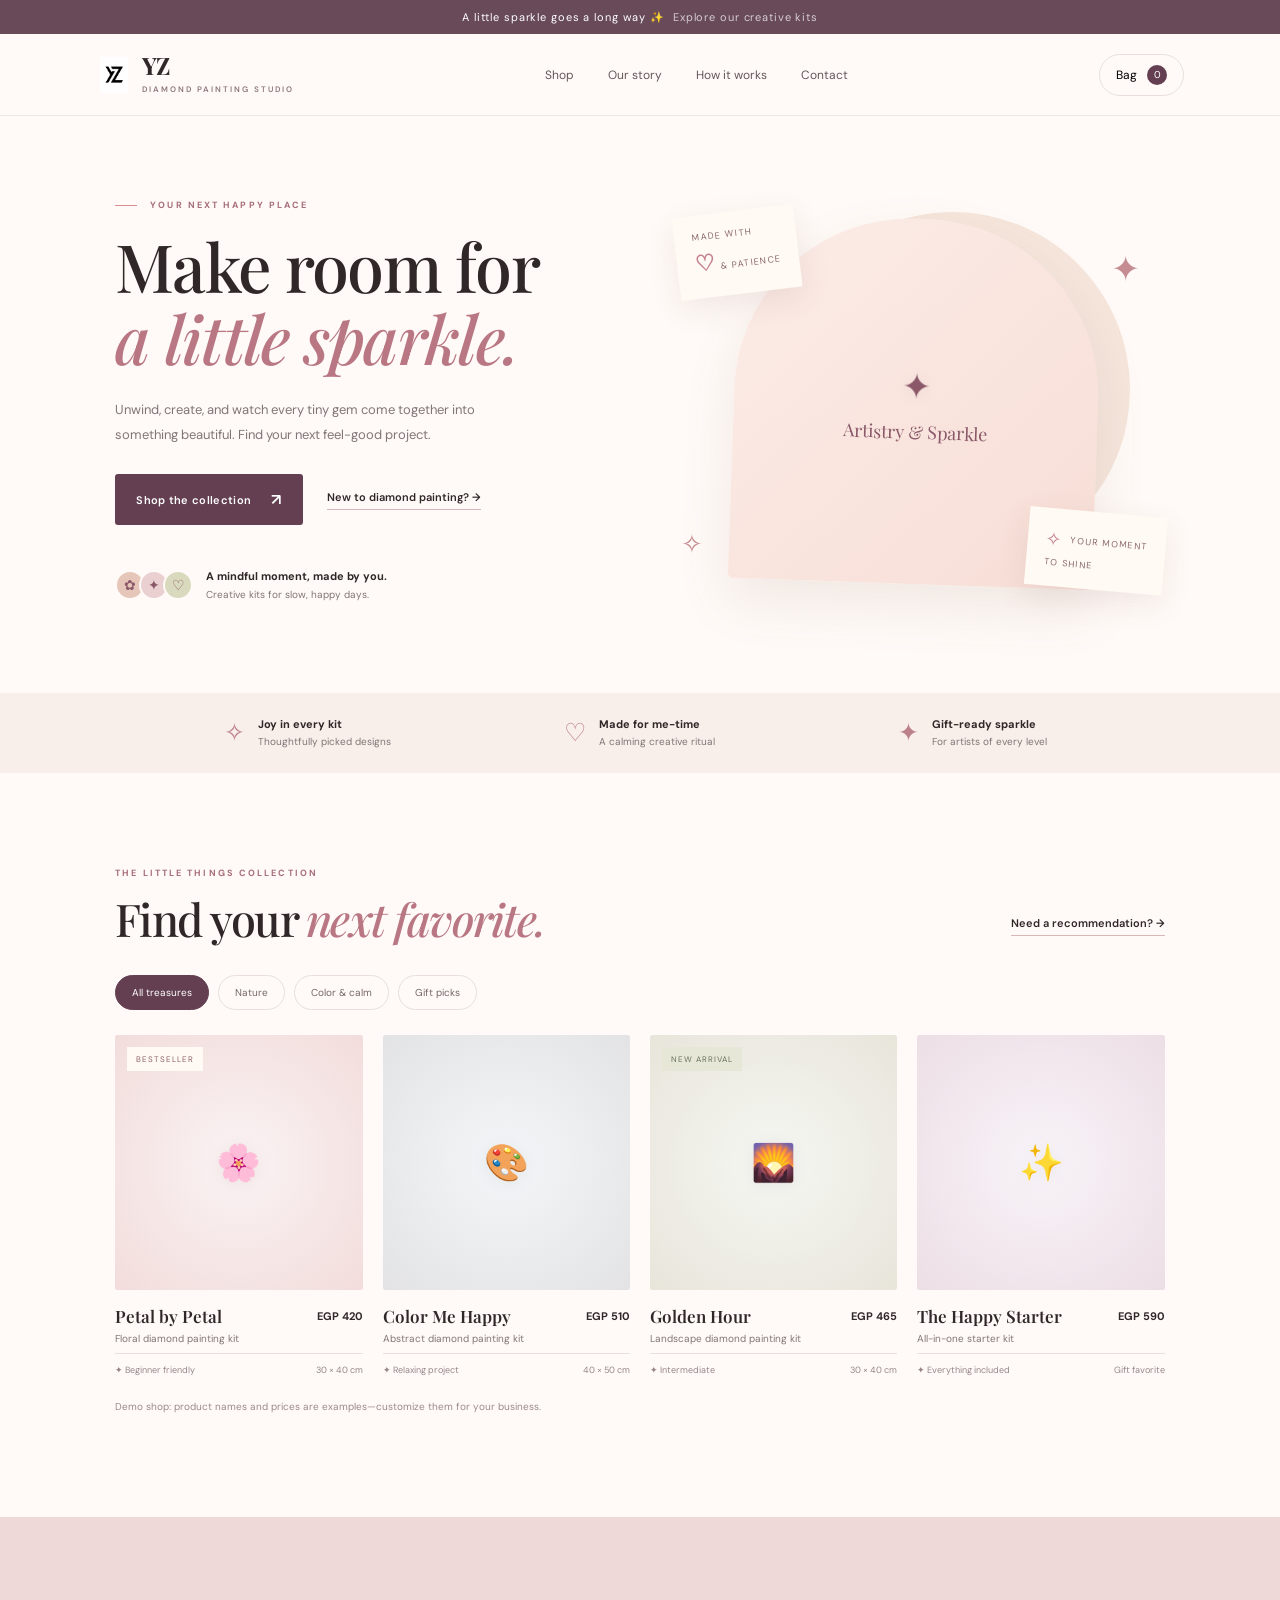
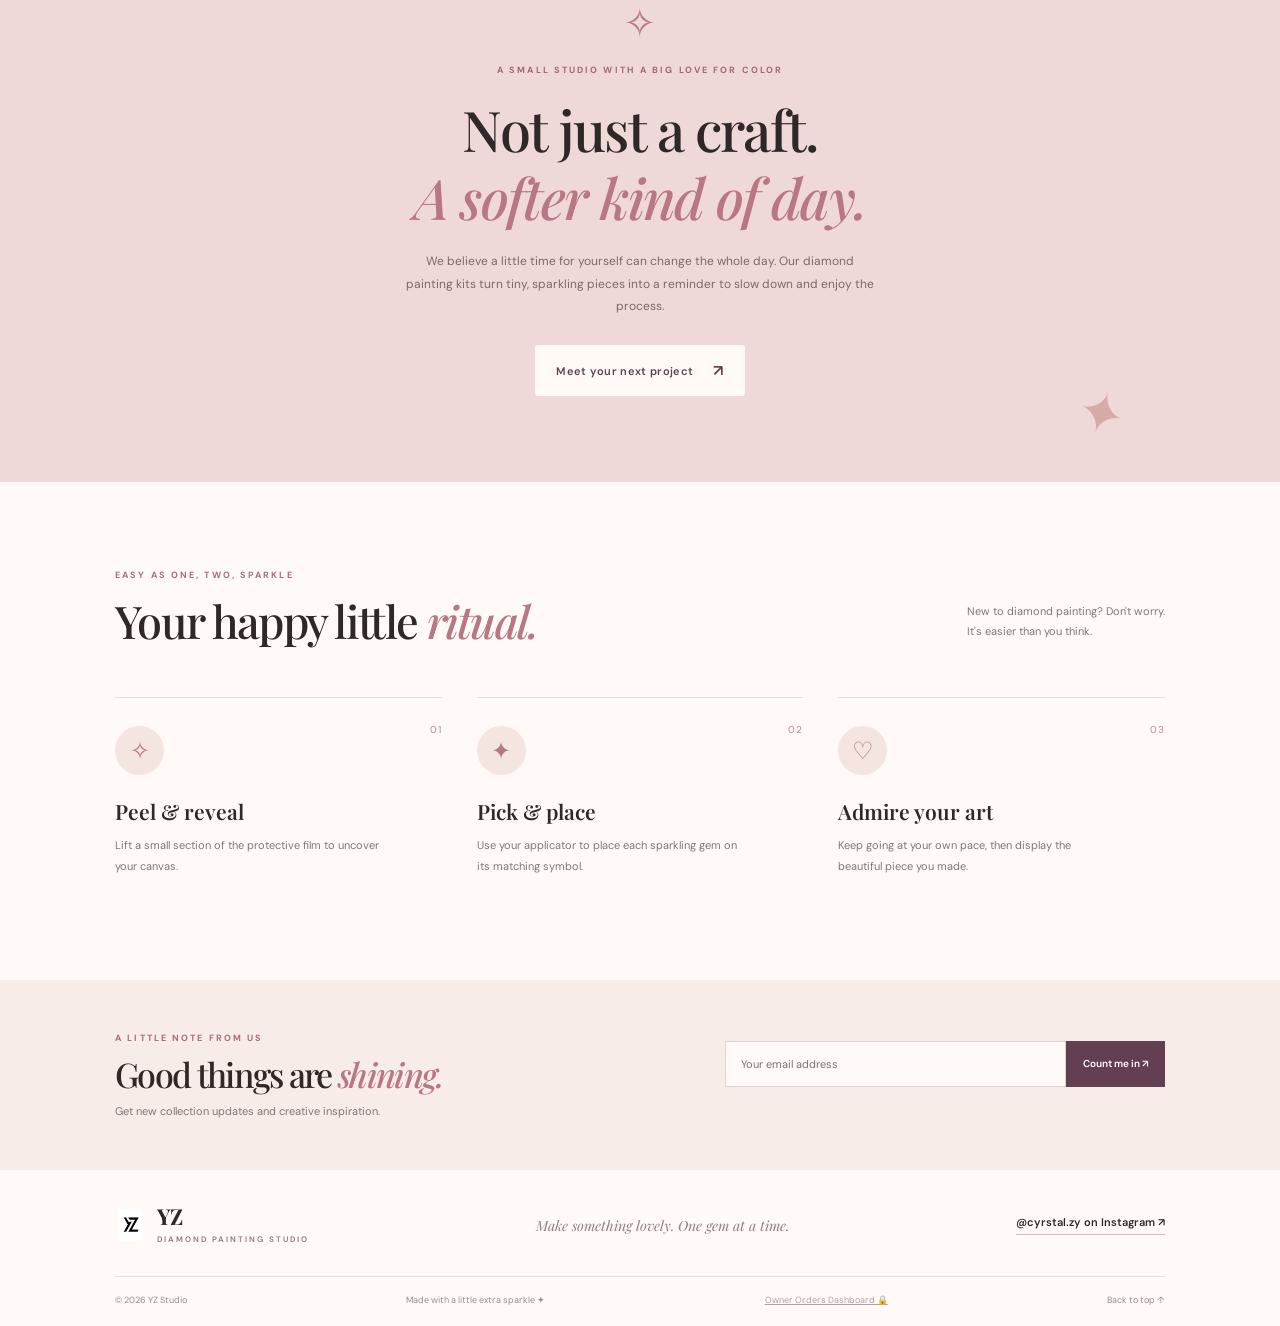
==== index.html @ 23dd120d "Initial commit for YZ Studio" ====
<!DOCTYPE html>
<html lang="en">
<head>
  <meta charset="UTF-8">
  <meta name="viewport" content="width=device-width, initial-scale=1.0">
  <meta name="theme-color" content="#fff8f5">
  <meta name="description" content="Discover beautiful diamond painting kits, sparkling art supplies, and thoughtful handmade gifts.">
  <title>YZ | Diamond Painting Studio</title>
  <link rel="preconnect" href="https://fonts.googleapis.com">
  <link rel="preconnect" href="https://fonts.gstatic.com" crossorigin>
  <link href="https://fonts.googleapis.com/css2?family=DM+Sans:wght@400;500;600;700&family=Playfair+Display:wght@500;600;700&display=swap" rel="stylesheet">
  <link rel="stylesheet" href="style.css">
  <script src="script.js" defer></script>
</head>
<body>
  <div class="announcement">A little sparkle goes a long way ✨ <span>Explore our creative kits</span></div>
  <header class="site-header">
    <a class="brand" href="#home" aria-label="YZ home">
      <img src="logo.png" alt="YZ Logo" class="brand-logo-img"><span>YZ<small>DIAMOND PAINTING STUDIO</small></span>
    </a>
    <button class="menu-toggle" id="menuToggle" aria-label="Open menu" aria-expanded="false">☰</button>
    <nav class="main-nav" id="mainNav">
      <a href="#shop">Shop</a><a href="#about">Our story</a><a href="#how-it-works">How it works</a><a href="https://www.instagram.com/cyrstal.zy?obrf=MWVlNjk5ZWZmbjJ0YQ==" target="_blank" rel="noopener noreferrer">Contact</a>
    </nav>
    <button class="cart-button" id="cartOpen" aria-label="Open shopping bag">Bag <span id="cartCount">0</span></button>
  </header>

  <main>
    <section class="hero" id="home">
      <div class="hero-copy">
        <p class="eyebrow"><span></span> YOUR NEXT HAPPY PLACE</p>
        <h1>Make room for<br><em>a little sparkle.</em></h1>
        <p class="hero-description">Unwind, create, and watch every tiny gem come together into something beautiful. Find your next feel-good project.</p>
        <div class="hero-actions"><a class="button button-dark" href="#shop">Shop the collection <span>↗</span></a><a class="text-link" href="#how-it-works">New to diamond painting? <span>→</span></a></div>
        <div class="hero-note"><div class="avatar-stack"><span>✿</span><span>✦</span><span>♡</span></div><p><strong>A mindful moment, made by you.</strong><br>Creative kits for slow, happy days.</p></div>
      </div>
      <div class="hero-art">
        <div class="sun-disc"></div>
        <div class="hero-image-frame placeholder-frame"><div class="art-placeholder-content"><span class="placeholder-icon">✦</span><span>Artistry & Sparkle</span></div></div>
        <div class="floating-note note-top">MADE WITH<br><b>♡</b> & PATIENCE</div>
        <div class="floating-note note-bottom"><span>✧</span> YOUR MOMENT<br>TO SHINE</div>
        <div class="sparkle sparkle-one">✦</div><div class="sparkle sparkle-two">✧</div>
      </div>
    </section>

    <section class="benefits" aria-label="Why shop with us">
      <div><span>✧</span><p><strong>Joy in every kit</strong><small>Thoughtfully picked designs</small></p></div>
      <div><span>♡</span><p><strong>Made for me-time</strong><small>A calming creative ritual</small></p></div>
      <div><span>✦</span><p><strong>Gift-ready sparkle</strong><small>For artists of every level</small></p></div>
    </section>

    <section class="shop-section section-wrap" id="shop">
      <div class="section-heading"><div><p class="eyebrow">THE LITTLE THINGS COLLECTION</p><h2>Find your <em>next favorite.</em></h2></div><a class="text-link desktop-link" href="https://www.instagram.com/cyrstal.zy?obrf=MWVlNjk5ZWZmbjJ0YQ==" target="_blank" rel="noopener noreferrer">Need a recommendation? →</a></div>
      <div class="filter-row" role="group" aria-label="Filter products">
        <button class="filter-chip active" data-filter="all">All treasures</button><button class="filter-chip" data-filter="nature">Nature</button><button class="filter-chip" data-filter="abstract">Color & calm</button><button class="filter-chip" data-filter="gifts">Gift picks</button>
      </div>
      <div class="product-grid" id="productGrid">
        <article class="product-card" data-category="nature">
          <div class="product-image product-pink"><span class="product-tag">BESTSELLER</span><div class="product-placeholder"><span class="placeholder-icon">🌸</span></div><button class="quick-add" data-id="bloom">＋ Add to bag</button></div>
          <div class="product-info"><div><h3>Petal by Petal</h3><p>Floral diamond painting kit</p></div><strong class="price">EGP 420</strong></div><div class="product-meta"><span>✦ Beginner friendly</span><span>30 × 40 cm</span></div>
        </article>
        <article class="product-card" data-category="abstract">
          <div class="product-image product-blue"><div class="product-placeholder"><span class="placeholder-icon">🎨</span></div><button class="quick-add" data-id="color">＋ Add to bag</button></div>
          <div class="product-info"><div><h3>Color Me Happy</h3><p>Abstract diamond painting kit</p></div><strong class="price">EGP 510</strong></div><div class="product-meta"><span>✦ Relaxing project</span><span>40 × 50 cm</span></div>
        </article>
        <article class="product-card" data-category="nature">
          <div class="product-image product-green"><span class="product-tag tag-new">NEW ARRIVAL</span><div class="product-placeholder"><span class="placeholder-icon">🌄</span></div><button class="quick-add" data-id="golden">＋ Add to bag</button></div>
          <div class="product-info"><div><h3>Golden Hour</h3><p>Landscape diamond painting kit</p></div><strong class="price">EGP 465</strong></div><div class="product-meta"><span>✦ Intermediate</span><span>30 × 40 cm</span></div>
        </article>
        <article class="product-card" data-category="gifts">
          <div class="product-image product-lilac"><div class="product-placeholder"><span class="placeholder-icon">✨</span></div><button class="quick-add" data-id="starter">＋ Add to bag</button></div>
          <div class="product-info"><div><h3>The Happy Starter</h3><p>All-in-one starter kit</p></div><strong class="price">EGP 590</strong></div><div class="product-meta"><span>✦ Everything included</span><span>Gift favorite</span></div>
        </article>
      </div>
      <p class="demo-note">Demo shop: product names and prices are examples—customize them for your business.</p>
    </section>

    <section class="quote-section" id="about"><div class="quote-sparkle">✧</div><p class="eyebrow">A SMALL STUDIO WITH A BIG LOVE FOR COLOR</p><h2>Not just a craft.<br><em>A softer kind of day.</em></h2><p class="quote-copy">We believe a little time for yourself can change the whole day. Our diamond painting kits turn tiny, sparkling pieces into a reminder to slow down and enjoy the process.</p><a href="#shop" class="button button-light">Meet your next project <span>↗</span></a><div class="quote-decoration">✦</div></section>

    <section class="steps-section section-wrap" id="how-it-works">
      <div class="section-heading"><div><p class="eyebrow">EASY AS ONE, TWO, SPARKLE</p><h2>Your happy little <em>ritual.</em></h2></div><p class="heading-side">New to diamond painting? Don't worry.<br>It's easier than you think.</p></div>
      <div class="steps-grid"><div class="step"><span class="step-number">01</span><div class="step-icon">✧</div><h3>Peel & reveal</h3><p>Lift a small section of the protective film to uncover your canvas.</p></div><div class="step"><span class="step-number">02</span><div class="step-icon">✦</div><h3>Pick & place</h3><p>Use your applicator to place each sparkling gem on its matching symbol.</p></div><div class="step"><span class="step-number">03</span><div class="step-icon">♡</div><h3>Admire your art</h3><p>Keep going at your own pace, then display the beautiful piece you made.</p></div></div>
    </section>

    <section class="newsletter"><div><p class="eyebrow">A LITTLE NOTE FROM US</p><h2>Good things are <em>shining.</em></h2><p>Get new collection updates and creative inspiration.</p></div><form id="newsletterForm" class="newsletter-form"><label class="sr-only" for="emailInput">Your email address</label><input id="emailInput" type="email" placeholder="Your email address" required><button type="submit">Count me in ↗</button><p id="newsletterMessage" aria-live="polite"></p></form></section>
  </main>

  <footer class="site-footer" id="contact"><div class="footer-top"><a class="brand brand-footer" href="#home"><img src="logo.png" alt="YZ Logo" class="brand-logo-img"><span>YZ<small>DIAMOND PAINTING STUDIO</small></span></a><p>Make something lovely. One gem at a time.</p><a class="text-link" href="https://www.instagram.com/cyrstal.zy?obrf=MWVlNjk5ZWZmbjJ0YQ==" target="_blank" rel="noopener noreferrer">@cyrstal.zy on Instagram ↗</a></div><div class="footer-bottom"><span>© <span id="year"></span> YZ Studio</span><span>Made with a little extra sparkle ✦</span><a href="admin.html" style="text-decoration: underline; opacity:0.8;">Owner Orders Dashboard 🔒</a><a href="#home">Back to top ↑</a></div></footer>

  <div class="cart-overlay" id="cartOverlay" aria-hidden="true">
    <div class="cart-panel" role="dialog" aria-modal="true" aria-labelledby="cartTitle"><div class="cart-heading"><div><p class="eyebrow">YOUR LITTLE TREASURES</p><h2 id="cartTitle">Your bag <span id="cartCountHeading">(0)</span></h2></div><button id="cartClose" class="close-cart" aria-label="Close shopping bag">×</button></div><div id="cartItems" class="cart-items"><p class="empty-cart">Your bag is waiting for a little sparkle ✧</p></div><div class="cart-bottom"><div class="cart-total"><span>Subtotal</span><strong id="cartTotal">EGP 0</strong></div><p class="cart-disclaimer">Instant checkout with InstaPay or Cash on Delivery (COD).</p><button id="checkoutButton" class="button button-dark checkout-button">Proceed to Checkout ↗</button></div></div>
  </div>

  <!-- Real Checkout Modal -->
  <div class="checkout-overlay" id="checkoutOverlay" aria-hidden="true">
    <div class="checkout-modal" role="dialog" aria-modal="true" aria-labelledby="checkoutModalTitle">
      <div class="checkout-header">
        <div>
          <p class="eyebrow">SECURE CHECKOUT</p>
          <h2 id="checkoutModalTitle">Complete Your Order</h2>
        </div>
        <button id="checkoutClose" class="close-cart" aria-label="Close checkout">×</button>
      </div>

      <div class="checkout-body">
        <div class="order-summary-box">
          <div class="summary-row">
            <span>Items Total</span>
            <strong id="checkoutSummaryTotal">EGP 0</strong>
          </div>
          <div id="checkoutSummaryList" class="checkout-mini-list"></div>
        </div>

        <form id="orderForm" class="order-form">
          <h3 class="form-section-title">1. Shipping Details</h3>
          <div class="form-group">
            <label for="custName">Full Name *</label>
            <input type="text" id="custName" required placeholder="e.g. Sara Ahmed">
          </div>
          <div class="form-group">
            <label for="custPhone">Phone Number / WhatsApp *</label>
            <input type="tel" id="custPhone" required placeholder="e.g. 010xxxxxxxx">
          </div>
          <div class="form-group">
            <label for="custCity">City / Governorate *</label>
            <input type="text" id="custCity" required placeholder="e.g. Cairo, Alexandria, Giza...">
          </div>
          <div class="form-group">
            <label for="custAddress">Full Delivery Address *</label>
            <textarea id="custAddress" required rows="2" placeholder="Building, Street, Apartment No."></textarea>
          </div>

          <h3 class="form-section-title">2. Choose Payment Method</h3>
          <div class="payment-options">
            <label class="payment-option">
              <input type="radio" name="paymentMethod" value="instapay" checked>
              <div class="payment-option-text">
                <strong>⚡ InstaPay Transfer</strong>
                <p>Transfer instantly via InstaPay app or IPA address</p>
              </div>
            </label>
            <label class="payment-option">
              <input type="radio" name="paymentMethod" value="cod">
              <div class="payment-option-text">
                <strong>💵 Cash on Delivery (COD)</strong>
                <p>Pay in cash directly upon receipt of your package</p>
              </div>
            </label>
          </div>

          <div id="instapayDetails" class="instapay-details-box">
            <p><strong>InstaPay Account / Handle:</strong></p>
            <div class="instapay-pill">
              <span>crystal.zy@instapay</span>
              <button type="button" id="copyInstapayBtn">Copy</button>
            </div>
            <small>After placing the order, send payment confirmation / screenshot on Instagram: <a href="https://www.instagram.com/cyrstal.zy?obrf=MWVlNjk5ZWZmbjJ0YQ==" target="_blank">@cyrstal.zy</a></small>
          </div>

          <button type="submit" id="placeOrderBtn" class="button button-dark place-order-btn">Confirm & Place Order ✦</button>
        </form>
      </div>
    </div>
  </div>

  <!-- Order Success Confirmation Modal -->
  <div class="success-overlay" id="successOverlay" aria-hidden="true">
    <div class="success-modal">
      <div class="success-icon">✓</div>
      <h2>Order Received!</h2>
      <p id="successMessage">Thank you! Your order has been placed successfully.</p>
      <div class="success-details" id="successOrderDetails"></div>
      <a id="successInstaBtn" href="https://www.instagram.com/cyrstal.zy?obrf=MWVlNjk5ZWZmbjJ0YQ==" target="_blank" class="button button-dark">Chat on Instagram @cyrstal.zy ↗</a>
      <button id="successCloseBtn" class="text-link" style="margin-top:15px; background:none; border:none; cursor:pointer;">Close & Continue Shopping</button>
    </div>
  </div>

  <div id="toast" class="toast" role="status" aria-live="polite"></div>
</body>
</html>
---- style.css ----
:root{--ink:#302728;--muted:#817577;--cream:#fffaf7;--pink:#f5d9d7;--rose:#d98e91;--plum:#633f51;--line:#eadfda;--white:#fff;--serif:"Playfair Display",Georgia,serif;--sans:"DM Sans",Arial,sans-serif}*{box-sizing:border-box}html{scroll-behavior:smooth;scroll-padding-top:90px}body{margin:0;background:var(--cream);color:var(--ink);font-family:var(--sans);font-size:14px}a{color:inherit;text-decoration:none}button,input{font:inherit}button{cursor:pointer}.announcement{height:34px;background:#684a58;color:white;text-align:center;font-size:11px;letter-spacing:.08em;display:flex;align-items:center;justify-content:center;gap:8px}.announcement span{opacity:.72}.site-header{height:82px;padding:0 7.5%;display:flex;align-items:center;justify-content:space-between;background:rgba(255,250,247,.94);position:sticky;top:0;z-index:20;border-bottom:1px solid rgba(234,223,218,.7);backdrop-filter:blur(14px)}.brand{display:flex;align-items:center;gap:10px;font-family:var(--serif);font-size:24px;line-height:.9;font-weight:700;letter-spacing:-1px}.brand-mark{color:var(--rose);font-size:31px}.brand-amp{color:var(--rose)}.brand small{display:block;font:600 8px var(--sans);letter-spacing:2px;margin-top:7px;color:#8d777d}.main-nav{display:flex;gap:34px;color:#65575a;font-size:12px}.main-nav a:hover,.text-link:hover{color:var(--rose)}.cart-button{border:1px solid var(--line);border-radius:30px;padding:10px 16px;background:transparent;font-size:12px}.cart-button span{display:inline-grid;place-items:center;margin-left:7px;background:var(--plum);color:white;border-radius:50%;width:20px;height:20px;font-size:10px}.menu-toggle{display:none;border:0;background:none;font-size:23px}.hero{padding:65px 9% 72px;min-height:570px;display:grid;grid-template-columns:1fr 1fr;align-items:center;gap:5%;overflow:hidden}.hero-copy{max-width:500px}.eyebrow{font-size:9px;font-weight:700;letter-spacing:2.1px;color:#a66e78;margin:0 0 19px}.hero .eyebrow span{display:inline-block;width:22px;height:1px;background:var(--rose);vertical-align:middle;margin-right:9px}h1,h2,h3,p{margin-top:0}h1,h2{font-family:var(--serif);font-weight:500;letter-spacing:-1.7px}h1{font-size:clamp(44px,5.2vw,72px);line-height:1.08;margin-bottom:24px}h1 em,h2 em{font-weight:500;color:#b97783} .hero-description{max-width:390px;line-height:1.9;color:var(--muted);font-size:13px;margin-bottom:27px}.hero-actions{display:flex;align-items:center;gap:24px;flex-wrap:wrap}.button{display:inline-flex;align-items:center;justify-content:center;gap:20px;padding:15px 21px;border-radius:3px;font-weight:600;font-size:11px;letter-spacing:.03em;border:0;transition:transform .2s,background .2s}.button:hover{transform:translateY(-2px)}.button-dark{background:var(--plum);color:white}.button-dark:hover{background:#4d3040}.button span{font-size:16px}.text-link{font-size:11px;font-weight:600;border-bottom:1px solid #d9b7b7;padding-bottom:5px}.hero-note{display:flex;align-items:center;gap:13px;margin-top:42px}.avatar-stack{display:flex}.avatar-stack span{display:grid;place-items:center;width:30px;height:30px;border-radius:50%;border:2px solid var(--cream);margin-left:-6px;background:#ead0d1;color:#8a5869}.avatar-stack span:first-child{margin-left:0;background:#e6c6b9}.avatar-stack span:last-child{background:#d9d9bd}.hero-note p{font-size:10px;line-height:1.7;color:var(--muted);margin:0}.hero-note strong{color:var(--ink);font-size:11px}.hero-art{height:440px;position:relative;display:grid;place-items:center}.sun-disc{position:absolute;width:355px;height:355px;background:#f5e5db;border-radius:50%;right:7%;top:7%}.hero-image-frame{position:relative;width:73%;height:365px;overflow:hidden;border-radius:48% 48% 5px 5px;transform:rotate(2deg);box-shadow:0 22px 50px #8e6c6220}.hero-image-frame img{width:100%;height:100%;object-fit:cover;filter:saturate(.8)}.floating-note{position:absolute;background:#fffaf3;box-shadow:0 10px 30px #7c56521c;padding:15px 18px;font-size:9px;line-height:1.7;letter-spacing:1.4px;color:#8b6870}.note-top{top:30px;left:2%;transform:rotate(-7deg)}.note-top b{font-size:22px;color:#c57e8b}.note-bottom{bottom:31px;right:0;transform:rotate(5deg)}.note-bottom span{font-size:19px;color:#c57e8b;vertical-align:middle;margin-right:4px}.sparkle{position:absolute;color:#c58d92}.sparkle-one{font-size:35px;top:65px;right:5%}.sparkle-two{font-size:26px;bottom:60px;left:3%}.benefits{background:#f8eeea;padding:23px 12%;display:grid;grid-template-columns:repeat(3,1fr);gap:25px}.benefits>div{display:flex;align-items:center;justify-content:center;gap:13px}.benefits>div>span{font-size:25px;color:#bd818a}.benefits p{margin:0;line-height:1.6}.benefits strong,.benefits small{display:block}.benefits strong{font-size:11px}.benefits small{font-size:10px;color:var(--muted)}.section-wrap{padding:94px 9%}.section-heading{display:flex;align-items:end;justify-content:space-between;gap:20px}.section-heading h2,.newsletter h2{font-size:clamp(32px,4vw,45px);line-height:1.15;margin:0}.section-heading .eyebrow{margin-bottom:14px}.desktop-link{margin-bottom:8px}.filter-row{display:flex;gap:9px;margin:31px 0 25px;flex-wrap:wrap}.filter-chip{background:transparent;border:1px solid var(--line);border-radius:30px;padding:10px 16px;color:#75676a;font-size:10px}.filter-chip.active,.filter-chip:hover{background:var(--plum);color:white;border-color:var(--plum)}.product-grid{display:grid;grid-template-columns:repeat(4,minmax(0,1fr));gap:20px}.product-card{min-width:0}.product-image{height:255px;position:relative;overflow:hidden;background:#f3dedc;border-radius:3px}.product-image img{width:100%;height:100%;object-fit:cover;transition:transform .45s}.product-card:hover .product-image img{transform:scale(1.06)}.product-pink{background:#f0d6d8}.product-blue{background:#d7e1e7}.product-green{background:#dfe4d6}.product-lilac{background:#e7d9e8}.product-tag{position:absolute;z-index:2;top:12px;left:12px;background:#fffaf3;padding:7px 9px;font-size:8px;letter-spacing:1px;color:#8c5f6a}.tag-new{background:#e7e7d7;color:#66705b}.quick-add{position:absolute;bottom:10px;left:10px;right:10px;background:#fffaf3ed;border:0;padding:12px;font-size:10px;font-weight:700;opacity:0;transform:translateY(7px);transition:.2s}.product-card:hover .quick-add,.quick-add:focus{opacity:1;transform:translateY(0)}.product-info{display:flex;justify-content:space-between;gap:8px;padding:15px 0 8px}.product-info h3{font-family:var(--serif);font-size:17px;font-weight:600;margin:0 0 5px}.product-info p{font-size:10px;color:var(--muted);margin:0}.price{font-size:11px;white-space:nowrap;padding-top:4px}.product-meta{border-top:1px solid var(--line);padding-top:10px;display:flex;justify-content:space-between;gap:5px;color:#958589;font-size:9px}.demo-note{font-size:10px;color:#9c898b;margin-top:24px}.quote-section{position:relative;text-align:center;background:#efd9d8;padding:80px 20px 86px;overflow:hidden}.quote-section .eyebrow{color:#9d6975}.quote-section h2{font-size:clamp(37px,5vw,56px);line-height:1.2;margin-bottom:20px}.quote-copy{max-width:475px;margin:0 auto 27px;color:#7e676a;line-height:1.9;font-size:12px}.button-light{background:#fffaf5;color:var(--plum)}.quote-sparkle{font-size:40px;color:#b87c86;margin-bottom:15px}.quote-decoration{position:absolute;right:12%;bottom:30px;font-size:58px;color:#d8a9a9;transform:rotate(18deg)}.steps-section{padding-top:87px;padding-bottom:92px}.heading-side{font-size:11px;color:var(--muted);line-height:1.8;margin:0 0 5px}.steps-grid{display:grid;grid-template-columns:repeat(3,1fr);gap:35px;margin-top:50px}.step{position:relative;border-top:1px solid var(--line);padding-top:28px}.step-number{position:absolute;right:0;top:25px;font-size:10px;color:#b58a8d;letter-spacing:1px}.step-icon{width:49px;height:49px;border-radius:50%;display:grid;place-items:center;background:#f5e5e0;color:#b57984;font-size:24px;margin-bottom:22px}.step h3{font-family:var(--serif);font-size:21px;font-weight:600;margin-bottom:10px}.step p{font-size:11px;line-height:1.9;color:var(--muted);max-width:270px}.newsletter{background:#f7ece7;padding:52px 9%;display:flex;align-items:center;justify-content:space-between;gap:35px}.newsletter .eyebrow{margin-bottom:11px}.newsletter h2{font-size:34px;margin-bottom:10px}.newsletter>div>p:last-child{color:var(--muted);font-size:11px;margin:0}.newsletter-form{width:min(440px,100%);display:grid;grid-template-columns:1fr auto;position:relative}.newsletter-form input{min-width:0;border:1px solid #e5d3ce;background:#fffaf7;padding:15px;font-size:11px;outline:none}.newsletter-form input:focus{border-color:#b57984}.newsletter-form button{border:0;background:var(--plum);color:white;padding:0 17px;font-size:10px;font-weight:600}.newsletter-form #newsletterMessage{grid-column:1/-1;margin:8px 0 0;color:#795664;font-size:10px;min-height:14px}.site-footer{padding:37px 9% 20px}.footer-top{display:flex;align-items:center;justify-content:space-between;gap:20px;padding-bottom:32px}.brand-footer{font-size:22px}.footer-top>p{font-family:var(--serif);font-style:italic;color:#907d80;font-size:14px;margin:0}.footer-bottom{border-top:1px solid var(--line);padding-top:17px;display:flex;justify-content:space-between;gap:15px;color:#9b8b8d;font-size:9px}.sr-only{position:absolute;width:1px;height:1px;padding:0;margin:-1px;overflow:hidden;clip:rect(0,0,0,0);white-space:nowrap;border:0}.cart-overlay{position:fixed;inset:0;background:#241a1b80;z-index:50;opacity:0;visibility:hidden;transition:.25s}.cart-overlay.open{opacity:1;visibility:visible}.cart-panel{position:absolute;right:0;top:0;height:100%;width:min(440px,100%);background:var(--cream);padding:27px;display:flex;flex-direction:column;transform:translateX(100%);transition:transform .3s}.cart-overlay.open .cart-panel{transform:translateX(0)}.cart-heading{display:flex;justify-content:space-between;align-items:center;border-bottom:1px solid var(--line);padding-bottom:18px}.cart-heading .eyebrow{margin-bottom:8px}.cart-heading h2{font-size:29px;margin:0}.cart-heading h2 span{font:12px var(--sans);color:var(--muted)}.close-cart{border:0;background:none;font-size:30px;color:var(--muted)}.cart-items{flex:1;overflow:auto;padding:15px 0}.empty-cart{text-align:center;color:var(--muted);margin-top:45px;line-height:1.8}.cart-item{display:grid;grid-template-columns:1fr auto;gap:8px;padding:16px 0;border-bottom:1px solid var(--line)}.cart-item h3{font-family:var(--serif);font-size:17px;margin:0 0 5px}.cart-item p{color:var(--muted);font-size:11px;margin:0}.cart-item-controls{display:flex;align-items:center;gap:10px;margin-top:10px}.cart-item-controls button{border:1px solid var(--line);background:transparent;width:25px;height:25px}.remove-item{border:0!important;width:auto!important;color:#a06b74;font-size:10px;text-decoration:underline}.cart-bottom{border-top:1px solid var(--line);padding-top:18px}.cart-total{display:flex;justify-content:space-between;font-size:13px}.cart-disclaimer{font-size:10px;color:var(--muted);line-height:1.6;margin:13px 0}.checkout-button{width:100%}.toast{position:fixed;bottom:25px;left:50%;transform:translate(-50%,20px);background:var(--plum);color:white;padding:13px 20px;font-size:11px;z-index:70;opacity:0;pointer-events:none;transition:.25s}.toast.show{opacity:1;transform:translate(-50%,0)}@media(max-width:1000px){.site-header{padding:0 5%}.hero{padding-left:6%;padding-right:6%}.section-wrap{padding-left:6%;padding-right:6%}.product-grid{grid-template-columns:repeat(2,minmax(0,1fr));gap:30px 20px}.product-image{height:310px}.hero-art{height:390px}.hero-image-frame{height:320px}.sun-disc{width:300px;height:300px}.newsletter{padding-left:6%;padding-right:6%}}@media(max-width:700px){.announcement{font-size:9px}.site-header{height:70px;padding:0 5%;gap:15px}.brand{font-size:21px}.brand-mark{font-size:27px}.menu-toggle{display:block;margin-left:auto}.main-nav{display:none;position:absolute;top:69px;left:0;right:0;padding:22px 6%;background:var(--cream);border-bottom:1px solid var(--line);flex-direction:column;gap:19px}.main-nav.open{display:flex}.cart-button{padding:7px 10px}.hero{grid-template-columns:1fr;padding:49px 7% 42px;gap:15px}.hero-copy{max-width:none}.hero h1{font-size:53px}.hero-description{font-size:12px}.hero-note{margin-top:28px}.hero-art{height:330px;margin-top:8px}.hero-image-frame{width:68%;height:285px}.sun-disc{width:270px;height:270px;right:10%;top:6%}.note-top{left:6%;top:10px}.note-bottom{right:4%;bottom:15px}.benefits{padding:20px 7%;grid-template-columns:1fr;gap:15px}.benefits>div{justify-content:flex-start}.section-wrap{padding:65px 6%}.section-heading{align-items:flex-start;flex-direction:column}.section-heading h2{font-size:37px}.desktop-link{display:none}.product-grid{gap:26px 12px}.product-image{height:clamp(175px,54vw,280px)}.product-info{flex-direction:column;gap:8px;padding-top:12px}.product-info h3{font-size:16px}.product-meta{font-size:8px;flex-wrap:wrap}.quick-add{opacity:1;transform:none;font-size:9px;padding:10px}.quote-section{padding:65px 8%}.quote-copy{font-size:11px}.steps-grid{grid-template-columns:1fr;gap:25px;margin-top:35px}.step{padding-top:20px}.step-number{top:19px}.step-icon{margin-bottom:14px}.heading-side{margin-top:8px}.newsletter{padding:42px 6%;display:block}.newsletter h2{font-size:32px}.newsletter-form{margin-top:23px}.newsletter-form button{padding:0 12px}.footer-top{align-items:flex-start;flex-direction:column;gap:18px}.footer-bottom{flex-wrap:wrap;line-height:1.7}.cart-panel{padding:22px}.quote-decoration{right:4%;font-size:40px}}@media(prefers-reduced-motion:reduce){*,*::before,*::after{scroll-behavior:auto!important;transition:none!important}}.brand-logo-img{width:36px;height:36px;object-fit:contain;border-radius:4px;display:inline-block}.brand-footer .brand-logo-img{width:32px;height:32px}.product-placeholder{width:100%;height:100%;display:flex;align-items:center;justify-content:center;background:radial-gradient(circle at center, rgba(255,255,255,0.7) 0%, rgba(245,230,225,0.4) 100%)}.placeholder-icon{font-size:36px;filter:drop-shadow(0 2px 8px rgba(0,0,0,0.06))}.placeholder-frame{background:linear-gradient(135deg, #fcece7 0%, #f7ded6 100%);display:flex;align-items:center;justify-content:center}.art-placeholder-content{text-align:center;color:#8a5869;display:flex;flex-direction:column;align-items:center;gap:12px;font-family:var(--serif);font-size:18px}
.checkout-overlay,.success-overlay{position:fixed;inset:0;background:#241a1bb3;z-index:60;opacity:0;visibility:hidden;display:flex;align-items:center;justify-content:center;padding:15px;transition:.25s}
.checkout-overlay.open,.success-overlay.open{opacity:1;visibility:visible}
.checkout-modal{background:var(--cream);border-radius:8px;max-width:520px;width:100%;max-height:90vh;display:flex;flex-direction:column;box-shadow:0 25px 60px rgba(0,0,0,.25);overflow:hidden}
.checkout-header{display:flex;justify-content:space-between;align-items:center;padding:20px 25px;border-bottom:1px solid var(--line)}
.checkout-header h2{font-size:24px;margin:0}
.checkout-body{padding:20px 25px;overflow-y:auto}
.order-summary-box{background:#fdf2ee;border:1px solid #ebd9d2;border-radius:6px;padding:15px;margin-bottom:20px}
.summary-row{display:flex;justify-content:space-between;font-size:14px;font-weight:600;margin-bottom:8px}
.checkout-mini-list{font-size:12px;color:var(--muted);display:flex;flex-direction:column;gap:5px}
.form-section-title{font-size:13px;text-transform:uppercase;letter-spacing:1px;color:var(--plum);margin:16px 0 10px;font-weight:700}
.form-group{margin-bottom:12px;display:flex;flex-direction:column;gap:5px}
.form-group label{font-size:11px;font-weight:600;color:#55474a}
.form-group input,.form-group textarea{border:1px solid #dcc9c4;background:#fff;border-radius:4px;padding:10px 12px;font-size:13px;outline:none}
.form-group input:focus,.form-group textarea:focus{border-color:var(--rose)}
.payment-options{display:flex;flex-direction:column;gap:9px;margin-bottom:14px}
.payment-option{display:flex;align-items:flex-start;gap:12px;background:#fff;border:1px solid #e2d2cd;padding:12px 14px;border-radius:6px;cursor:pointer;transition:border-color .2s}
.payment-option:hover{border-color:var(--rose)}
.payment-option input{margin-top:3px;accent-color:var(--plum)}
.payment-option-text strong{font-size:12px;display:block}
.payment-option-text p{font-size:11px;color:var(--muted);margin:3px 0 0}
.instapay-details-box{background:#f8ece7;border-left:3px solid var(--rose);padding:12px 14px;border-radius:0 4px 4px 0;margin-bottom:18px}
.instapay-details-box p{margin:0 0 6px;font-size:11px}
.instapay-pill{display:flex;align-items:center;justify-content:space-between;background:#fff;border:1px dashed #cfb2b7;padding:7px 10px;border-radius:4px;margin-bottom:6px;font-family:monospace;font-size:12px;font-weight:600}
.instapay-pill button{border:0;background:var(--plum);color:white;border-radius:3px;padding:3px 9px;font-size:10px;font-family:var(--sans)}
.instapay-details-box small{font-size:10px;color:var(--muted);line-height:1.5;display:block}
.instapay-details-box small a{color:var(--plum);font-weight:600;text-decoration:underline}
.place-order-btn{width:100%;margin-top:10px;padding:14px}
.success-modal{background:var(--cream);border-radius:8px;max-width:440px;width:100%;padding:35px 25px;text-align:center;box-shadow:0 25px 60px rgba(0,0,0,.25)}
.success-icon{width:56px;height:56px;background:#5cb85c;color:white;border-radius:50%;display:grid;place-items:center;font-size:28px;margin:0 auto 16px}
.success-modal h2{font-size:26px;margin:0 0 8px}
.success-details{background:#fff;border:1px solid #ecd8d3;padding:14px;border-radius:6px;font-size:12px;text-align:left;line-height:1.7;margin:18px 0;color:#55474a}
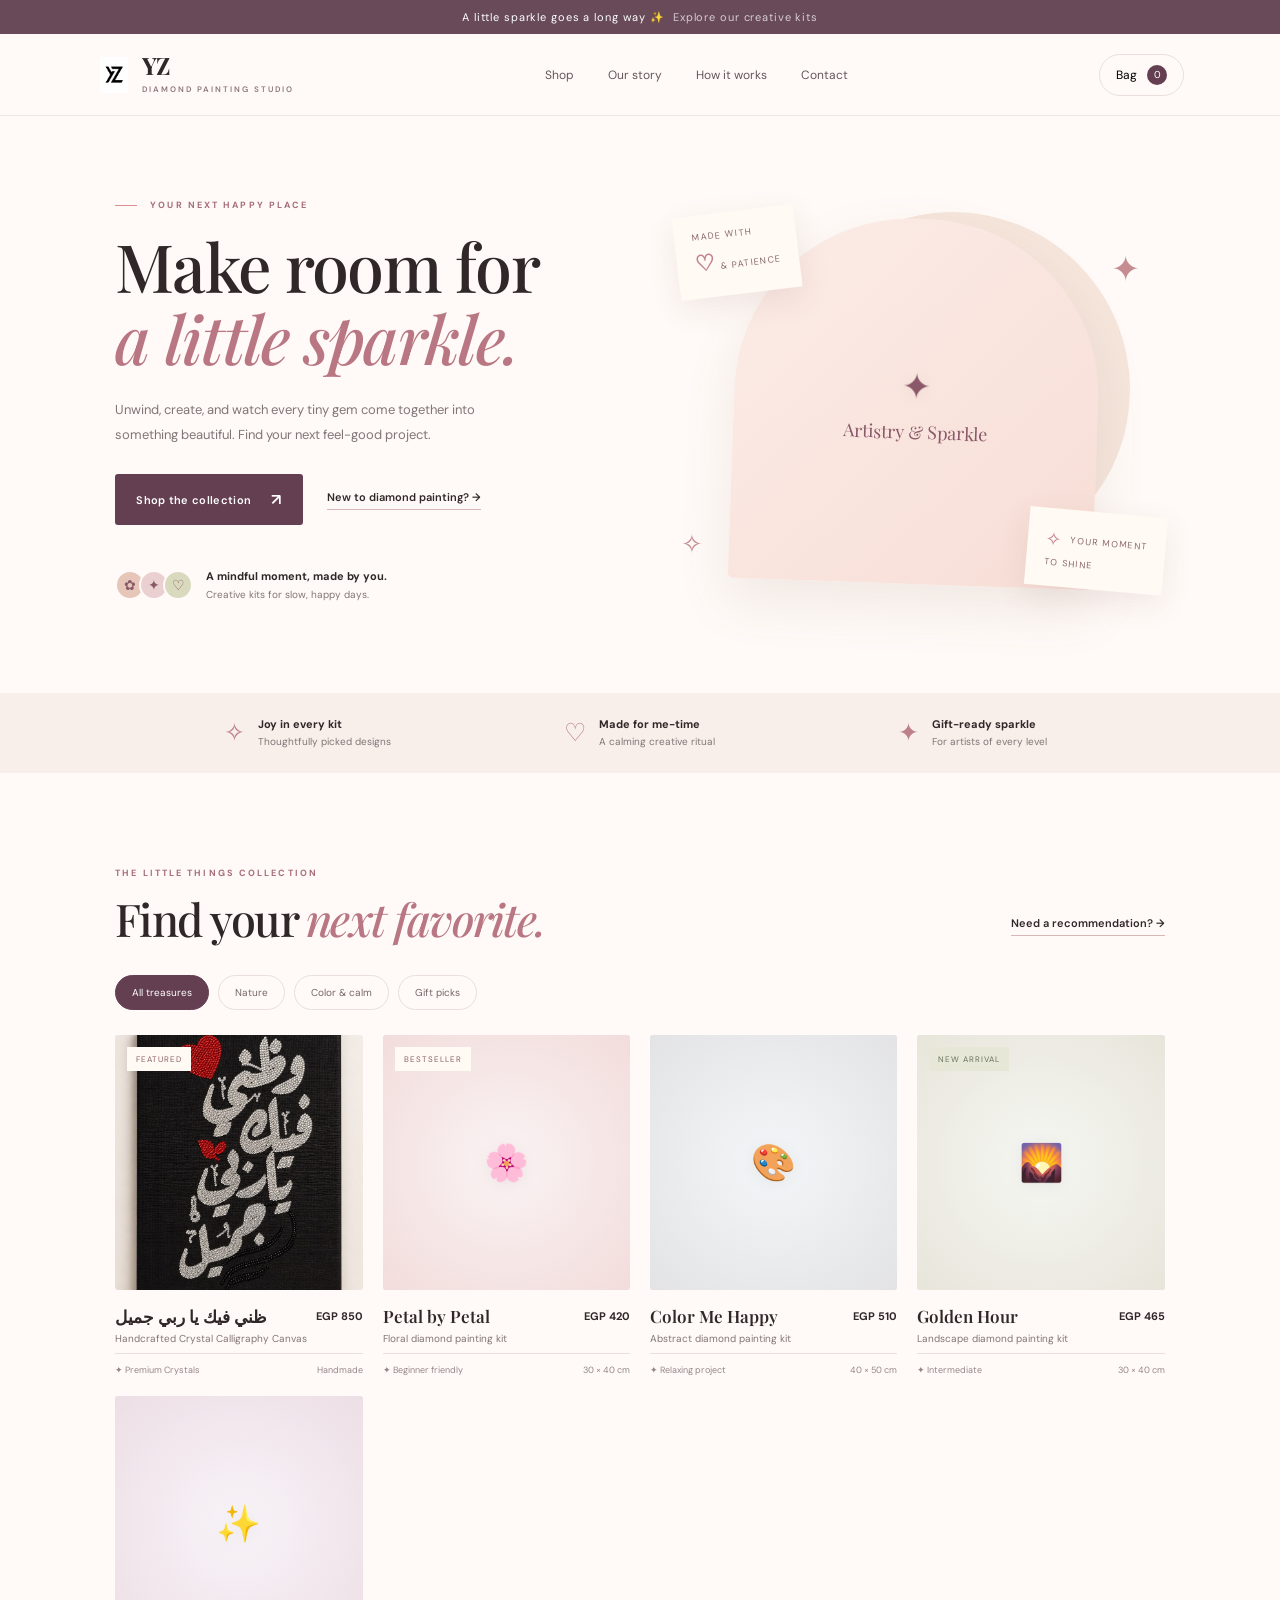
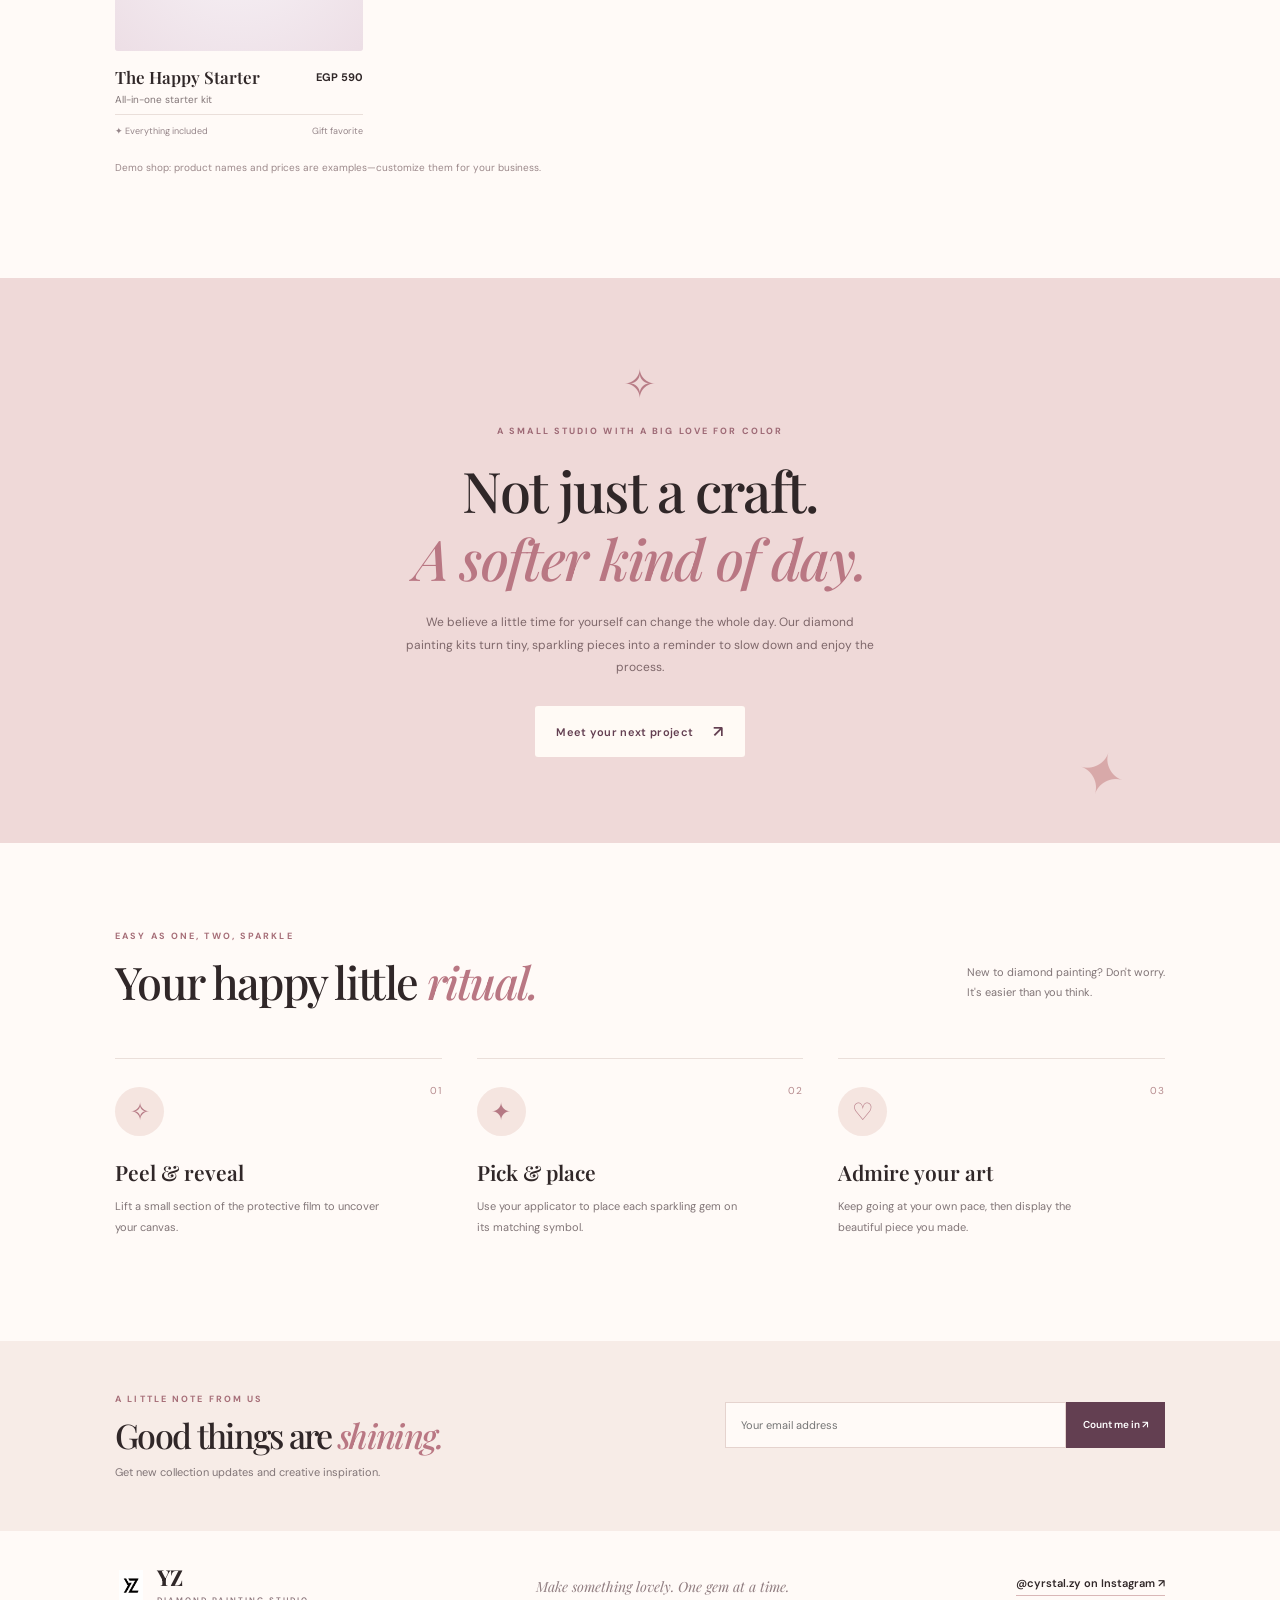
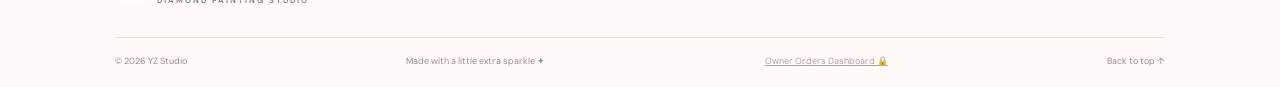
==== commit d5484427: "Add first product: ظني فيك يا ربي جميل for 850 EGP with custom photo" ====
--- a/index.html
+++ b/index.html
@@ -9,8 +9,8 @@
   <link rel="preconnect" href="https://fonts.googleapis.com">
   <link rel="preconnect" href="https://fonts.gstatic.com" crossorigin>
   <link href="https://fonts.googleapis.com/css2?family=DM+Sans:wght@400;500;600;700&family=Playfair+Display:wght@500;600;700&display=swap" rel="stylesheet">
-  <link rel="stylesheet" href="style.css">
-  <script src="script.js" defer></script>
+  <link rel="stylesheet" href="style.css?v=2">
+  <script src="script.js?v=2" defer></script>
 </head>
 <body>
   <div class="announcement">A little sparkle goes a long way ✨ <span>Explore our creative kits</span></div>
@@ -55,6 +55,10 @@
         <button class="filter-chip active" data-filter="all">All treasures</button><button class="filter-chip" data-filter="nature">Nature</button><button class="filter-chip" data-filter="abstract">Color & calm</button><button class="filter-chip" data-filter="gifts">Gift picks</button>
       </div>
       <div class="product-grid" id="productGrid">
+        <article class="product-card" data-category="gifts">
+          <div class="product-image"><span class="product-tag">FEATURED</span><img src="product1.jpg" alt="ظني فيك يا ربي جميل - Diamond Painting Poster" style="width:100%; height:100%; object-fit:cover;"><button class="quick-add" data-id="zanni">＋ Add to bag</button></div>
+          <div class="product-info"><div><h3>ظني فيك يا ربي جميل</h3><p>Handcrafted Crystal Calligraphy Canvas</p></div><strong class="price">EGP 850</strong></div><div class="product-meta"><span>✦ Premium Crystals</span><span>Handmade</span></div>
+        </article>
         <article class="product-card" data-category="nature">
           <div class="product-image product-pink"><span class="product-tag">BESTSELLER</span><div class="product-placeholder"><span class="placeholder-icon">🌸</span></div><button class="quick-add" data-id="bloom">＋ Add to bag</button></div>
           <div class="product-info"><div><h3>Petal by Petal</h3><p>Floral diamond painting kit</p></div><strong class="price">EGP 420</strong></div><div class="product-meta"><span>✦ Beginner friendly</span><span>30 × 40 cm</span></div>
@@ -118,6 +122,10 @@
             <input type="text" id="custName" required placeholder="e.g. Sara Ahmed">
           </div>
           <div class="form-group">
+            <label for="custEmail">Your Email Address (To receive order receipt) *</label>
+            <input type="email" id="custEmail" required placeholder="e.g. sara@example.com">
+          </div>
+          <div class="form-group">
             <label for="custPhone">Phone Number / WhatsApp *</label>
             <input type="tel" id="custPhone" required placeholder="e.g. 010xxxxxxxx">
           </div>
@@ -170,7 +178,10 @@
       <h2>Order Received!</h2>
       <p id="successMessage">Thank you! Your order has been placed successfully.</p>
       <div class="success-details" id="successOrderDetails"></div>
-      <a id="successInstaBtn" href="https://www.instagram.com/cyrstal.zy?obrf=MWVlNjk5ZWZmbjJ0YQ==" target="_blank" class="button button-dark">Chat on Instagram @cyrstal.zy ↗</a>
+      <div style="display:flex; flex-direction:column; gap:10px; margin-top:10px;">
+        <a id="successWhatsAppBtn" href="#" target="_blank" class="button button-dark" style="background:#25D366; color:white; border-color:#25D366;">Confirm via WhatsApp 💬</a>
+        <a id="successInstaBtn" href="https://www.instagram.com/cyrstal.zy?obrf=MWVlNjk5ZWZmbjJ0YQ==" target="_blank" class="button button-dark">Chat on Instagram @cyrstal.zy ↗</a>
+      </div>
       <button id="successCloseBtn" class="text-link" style="margin-top:15px; background:none; border:none; cursor:pointer;">Close & Continue Shopping</button>
     </div>
   </div>
